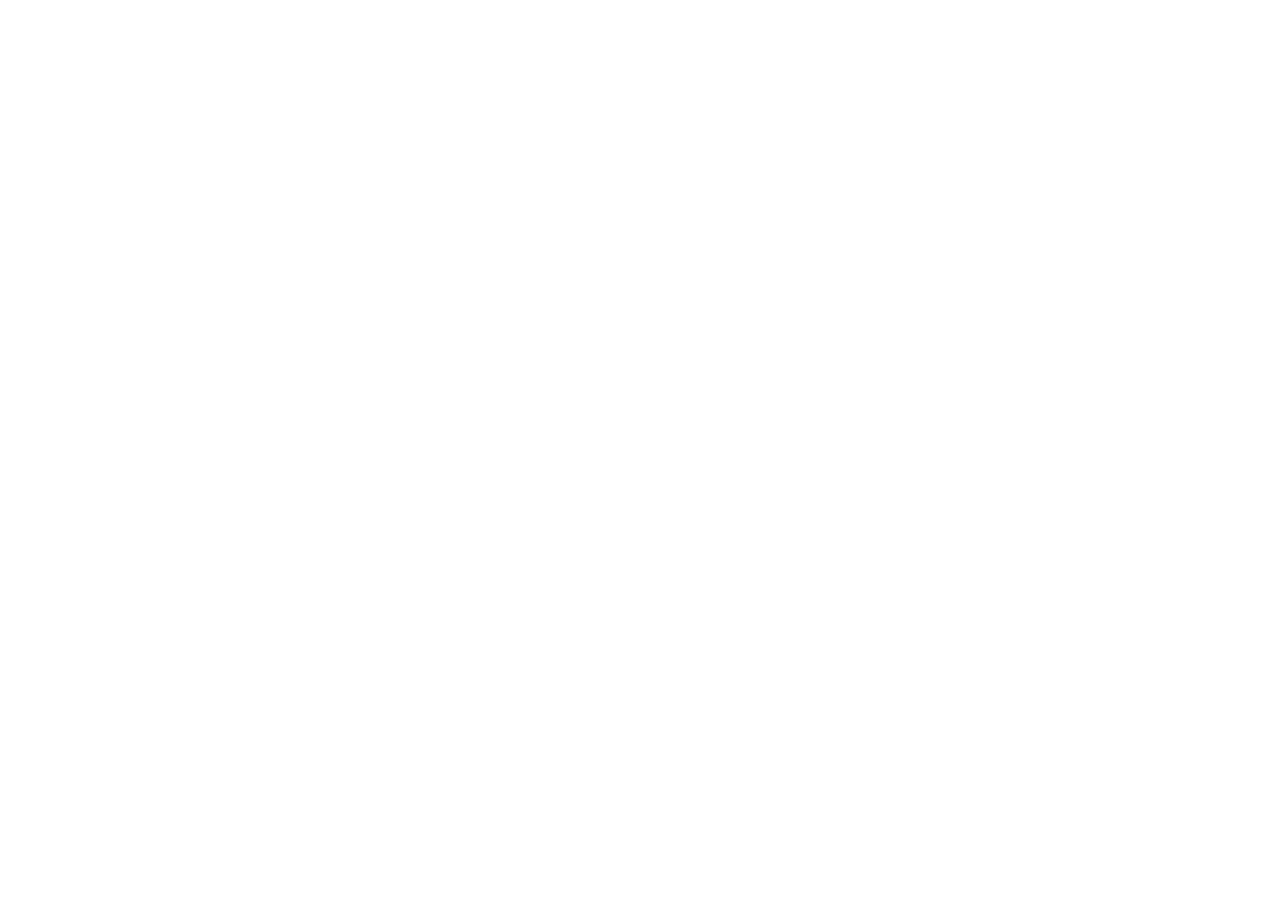
==== index.html @ 9527dcd7 "criada a pagina principal" ====
<!DOCTYPE html>
<html lang="pt-br">
<head>
    <meta charset="UTF-8">
    <meta name="viewport" content="width=device-width, initial-scale=1.0">
    <title>Projeto Redes Sociais</title>
    <link rel="shortcut icon" href="favicon.ico" type="image/x-icon">
</head>
<body>
    
</body>
</html>
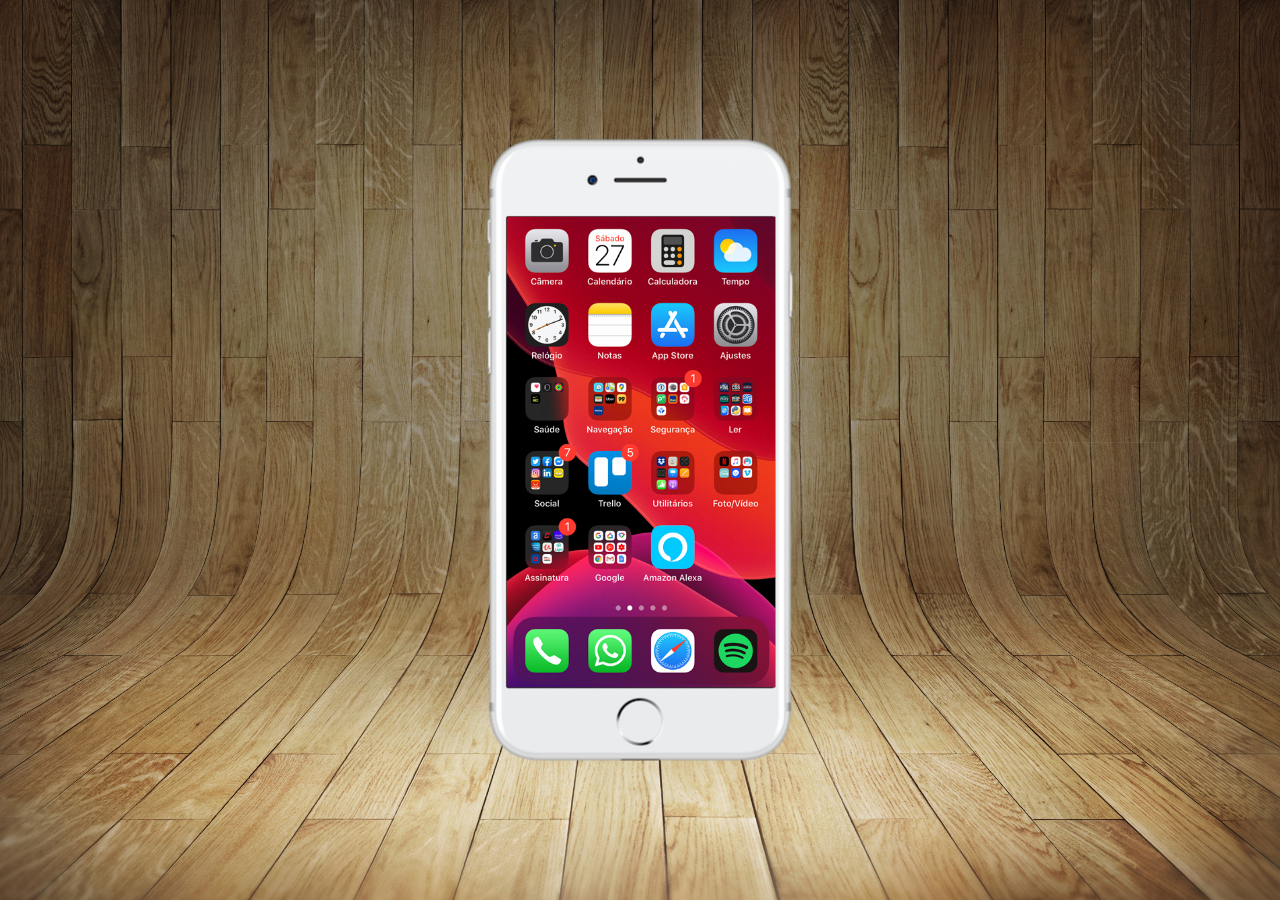
==== commit f96692bc: "criei a tela home" ====
--- a/index.html
+++ b/index.html
@@ -5,8 +5,16 @@
     <meta name="viewport" content="width=device-width, initial-scale=1.0">
     <title>Projeto Redes Sociais</title>
     <link rel="shortcut icon" href="favicon.ico" type="image/x-icon">
+    <link rel="stylesheet" href="estilos/style.css">
 </head>
 <body>
-    
+    <main>
+        <section id="telefone">
+            <iframe src="home.html" name="tela" id="tela" frameborder="0"></iframe>
+        </section>
+        <section id="redes Sociais">
+
+        </section>
+    </main>
 </body>
 </html>--- a/estilos/style.css
+++ b/estilos/style.css
@@ -0,0 +1,46 @@
+@charset "UTF-8";
+
+*{
+    margin: 0px;
+    padding: 0px;
+    font-family: Arial, Helvetica, sans-serif;
+}
+
+html, body {
+    height: 100vh;
+    width: 100vw;
+    background-color: black;
+}
+
+main {
+    position: relative;
+    height: 100vh;
+    
+}
+
+body{
+    background: url('../imagens/fundo-madeira.jpg') no-repeat top center;
+    background-size: cover;
+    background-attachment: fixed;
+}
+
+section#telefone {
+    position: absolute;
+    top: 50%;
+    left: 50%;
+    transform: translate(-50%, -50%);
+    
+    height: 627px;
+    width: 311px;
+    
+    background:url(../imagens/frame-iphone.png) no-repeat;
+
+
+}
+iframe#tela{
+    position: relative;
+    top: 80px;
+    left: 22px;
+    width: 269px;
+    height: 471px;
+}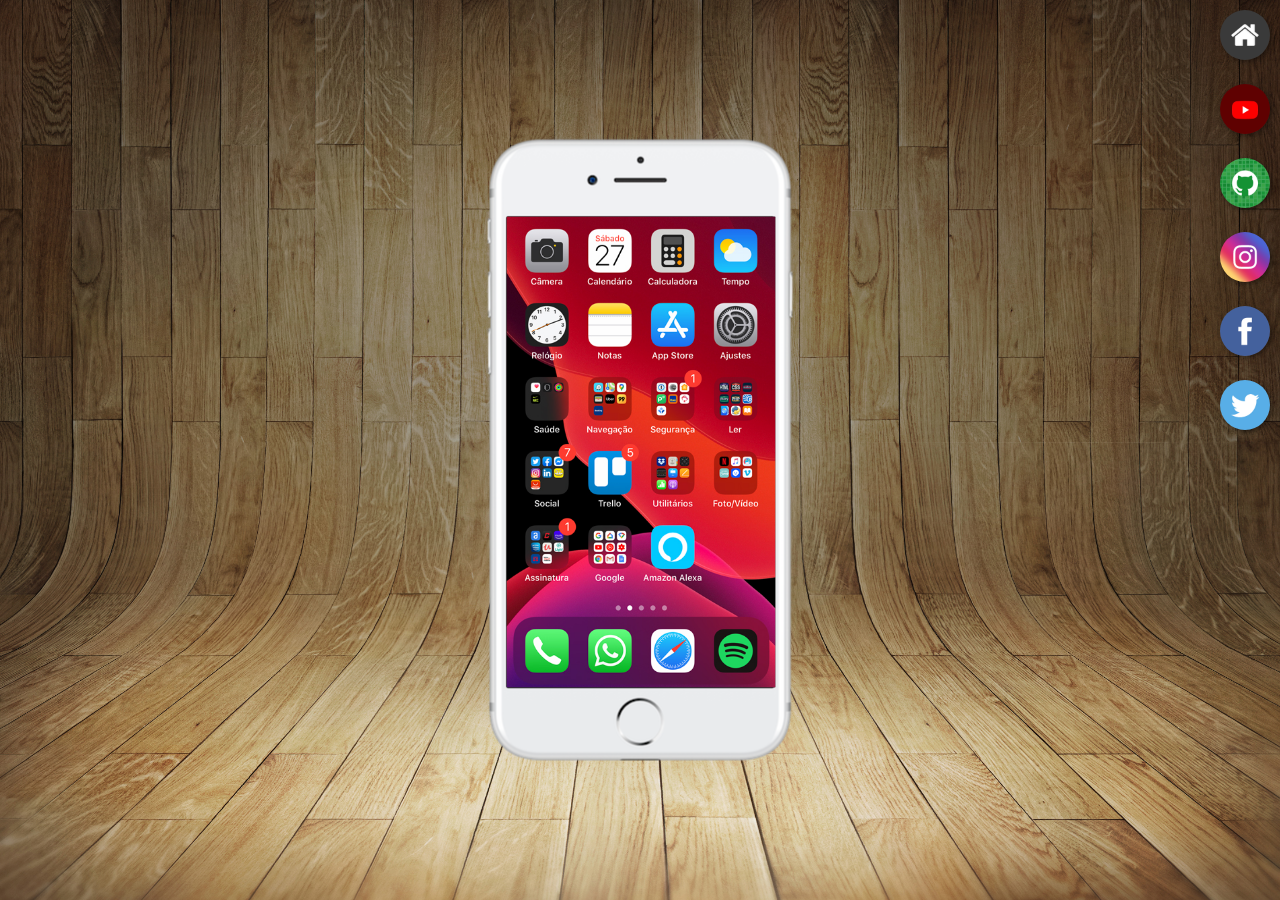
==== commit 52985653: "criei botões na lateral" ====
--- a/index.html
+++ b/index.html
@@ -10,10 +10,18 @@
 <body>
     <main>
         <section id="telefone">
-            <iframe src="home.html" name="tela" id="tela" frameborder="0"></iframe>
+            <iframe src="home.html" name="tela" id="tela" 
+            frameborder="0">
+                Seu navegador não é compatível com isso.
+            </iframe>
         </section>
-        <section id="redes Sociais">
-
+        <section id="redes-sociais">
+            <a href="" target="tela"><img src="imagens/logo-home.jpg" alt="Home"></a><br>
+            <a href="" target="tela"><img src="imagens/logo-youtube.jpg" alt="YouTube"></a><br>
+            <a href="" target="tela"><img src="imagens/logo-github.jpg" alt="GitHub"></a><br>
+            <a href="" target="tela"><img src="imagens/logo-instagram.jpg" alt="Instagram"></a><br>
+            <a href="" target="tela"><img src="imagens/logo-facebook.jpg" alt="Facebook"></a><br>
+            <a href="" target="tela"><img src="imagens/logo-twitter.jpg" alt="Twitter"></a><br>
         </section>
     </main>
 </body>
--- a/estilos/style.css
+++ b/estilos/style.css
@@ -43,4 +43,22 @@
     left: 22px;
     width: 269px;
     height: 471px;
+}
+section#redes-sociais{
+    text-align: right;
+}
+
+section#redes-sociais img{
+    width: 50px;
+    margin: 10px;
+    border-radius: 50%;
+    box-shadow: 2px 2px 5px rgba(0, 0, 0, 0.407);
+    box-sizing: border-box;
+}
+
+section#redes-sociais img:hover{
+    border: 2px solid white;
+    transform: translate(-4px, -4px);
+    box-shadow: 5px 5px 10px rgba(0, 0, 0, 0.604);
+    transition: transform .3s, border .5s;
 }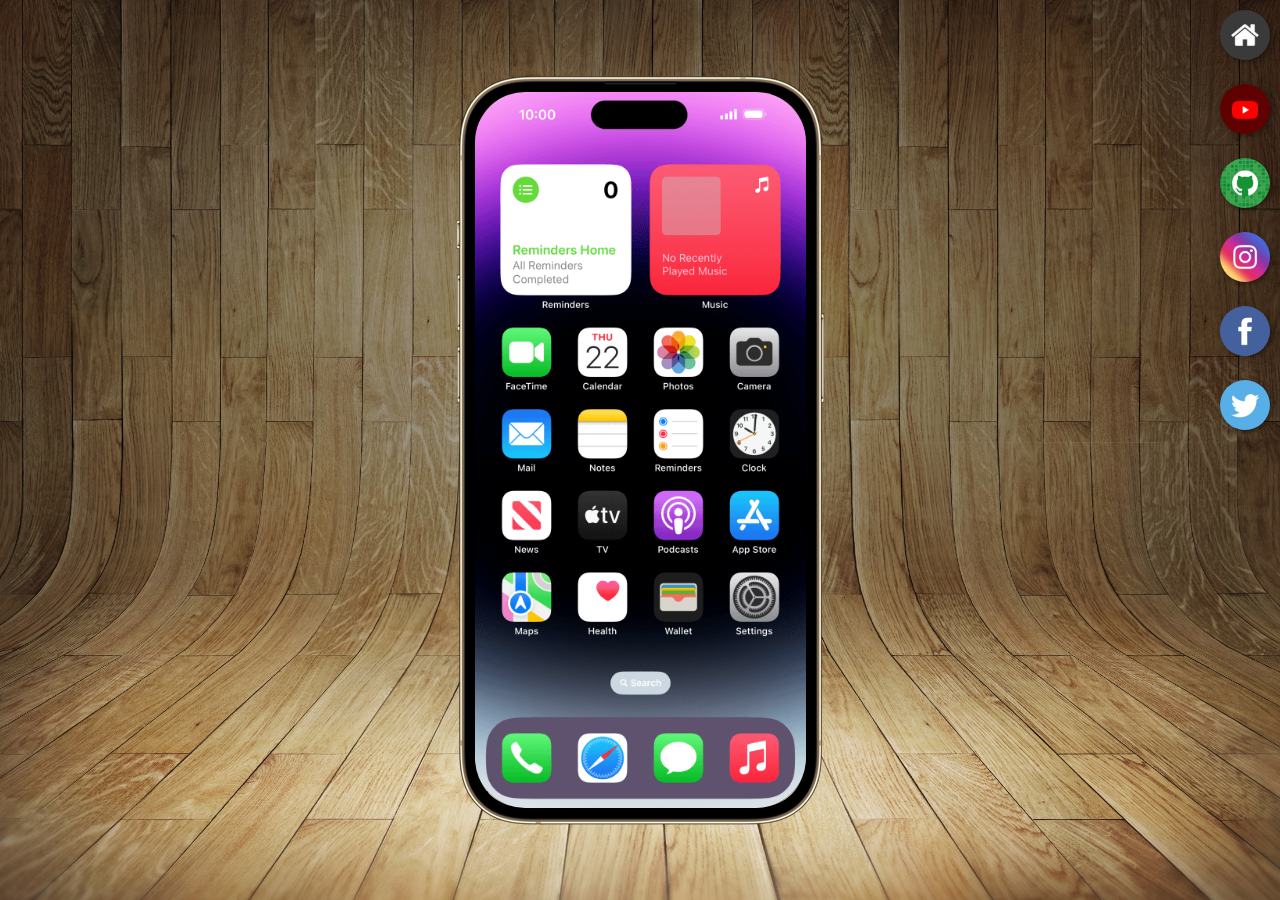
==== commit 2eb6ab9f: "efetuado a troca do modelos do iphone para 14pmax" ====
--- a/index.html
+++ b/index.html
@@ -16,10 +16,10 @@
             </iframe>
         </section>
         <section id="redes-sociais">
-            <a href="" target="tela"><img src="imagens/logo-home.jpg" alt="Home"></a><br>
-            <a href="" target="tela"><img src="imagens/logo-youtube.jpg" alt="YouTube"></a><br>
-            <a href="" target="tela"><img src="imagens/logo-github.jpg" alt="GitHub"></a><br>
-            <a href="" target="tela"><img src="imagens/logo-instagram.jpg" alt="Instagram"></a><br>
+            <a href="home.html" target="tela"><img src="imagens/logo-home.jpg" alt="Home"></a><br>
+            <a href="youtube.html" target="tela"><img src="imagens/logo-youtube.jpg" alt="YouTube"></a><br>
+            <a href="github.html" target="tela"><img src="imagens/logo-github.jpg" alt="GitHub"></a><br>
+            <a href="instagram.html" target="tela"><img src="imagens/logo-instagram.jpg" alt="Instagram"></a><br>
             <a href="" target="tela"><img src="imagens/logo-facebook.jpg" alt="Facebook"></a><br>
             <a href="" target="tela"><img src="imagens/logo-twitter.jpg" alt="Twitter"></a><br>
         </section>
--- a/estilos/style.css
+++ b/estilos/style.css
@@ -30,19 +30,20 @@
     left: 50%;
     transform: translate(-50%, -50%);
     
-    height: 627px;
-    width: 311px;
+    height: 750px;
+    width: 368px;
     
-    background:url(../imagens/frame-iphone.png) no-repeat;
+    background: url('../imagens/iphone-14pmax.png') no-repeat;
 
 
 }
 iframe#tela{
     position: relative;
-    top: 80px;
-    left: 22px;
-    width: 269px;
-    height: 471px;
+    top: 17px;
+    left: 19px;
+    width: 331px;
+    height: 716px;
+    border-radius: 50px;
 }
 section#redes-sociais{
     text-align: right;
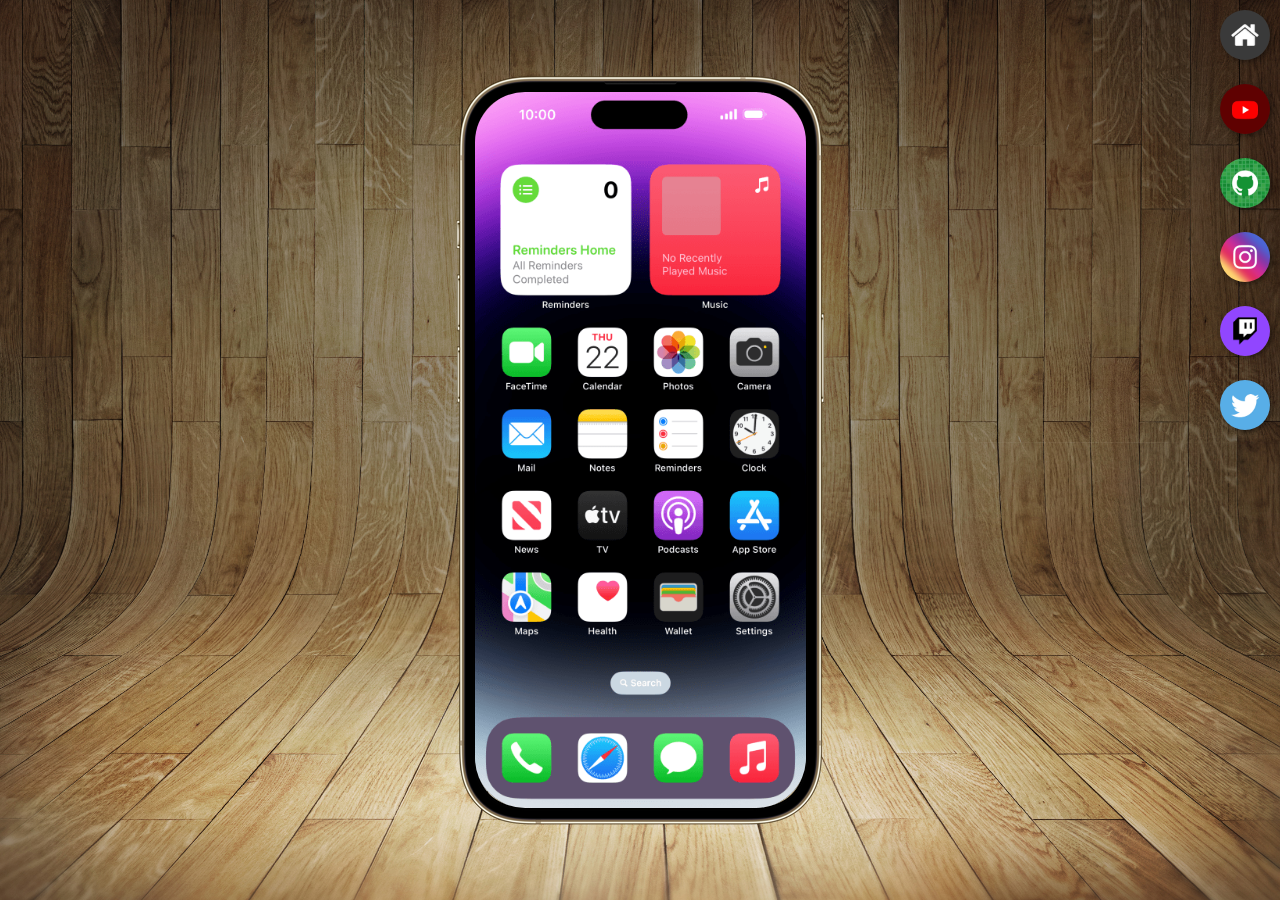
==== commit 0ac12ef3: "algumas atualizações feitas" ====
--- a/index.html
+++ b/index.html
@@ -20,7 +20,7 @@
             <a href="youtube.html" target="tela"><img src="imagens/logo-youtube.jpg" alt="YouTube"></a><br>
             <a href="github.html" target="tela"><img src="imagens/logo-github.jpg" alt="GitHub"></a><br>
             <a href="instagram.html" target="tela"><img src="imagens/logo-instagram.jpg" alt="Instagram"></a><br>
-            <a href="" target="tela"><img src="imagens/logo-facebook.jpg" alt="Facebook"></a><br>
+            <a href="twitch.html" target="tela"><img src="imagens/logo-twitch.png" alt="Facebook"></a><br>
             <a href="" target="tela"><img src="imagens/logo-twitter.jpg" alt="Twitter"></a><br>
         </section>
     </main>
--- a/estilos/style.css
+++ b/estilos/style.css
@@ -61,5 +61,5 @@
     border: 2px solid white;
     transform: translate(-4px, -4px);
     box-shadow: 5px 5px 10px rgba(0, 0, 0, 0.604);
-    transition: transform .3s, border .5s;
+    transition: transform .3s, border .2s;
 }